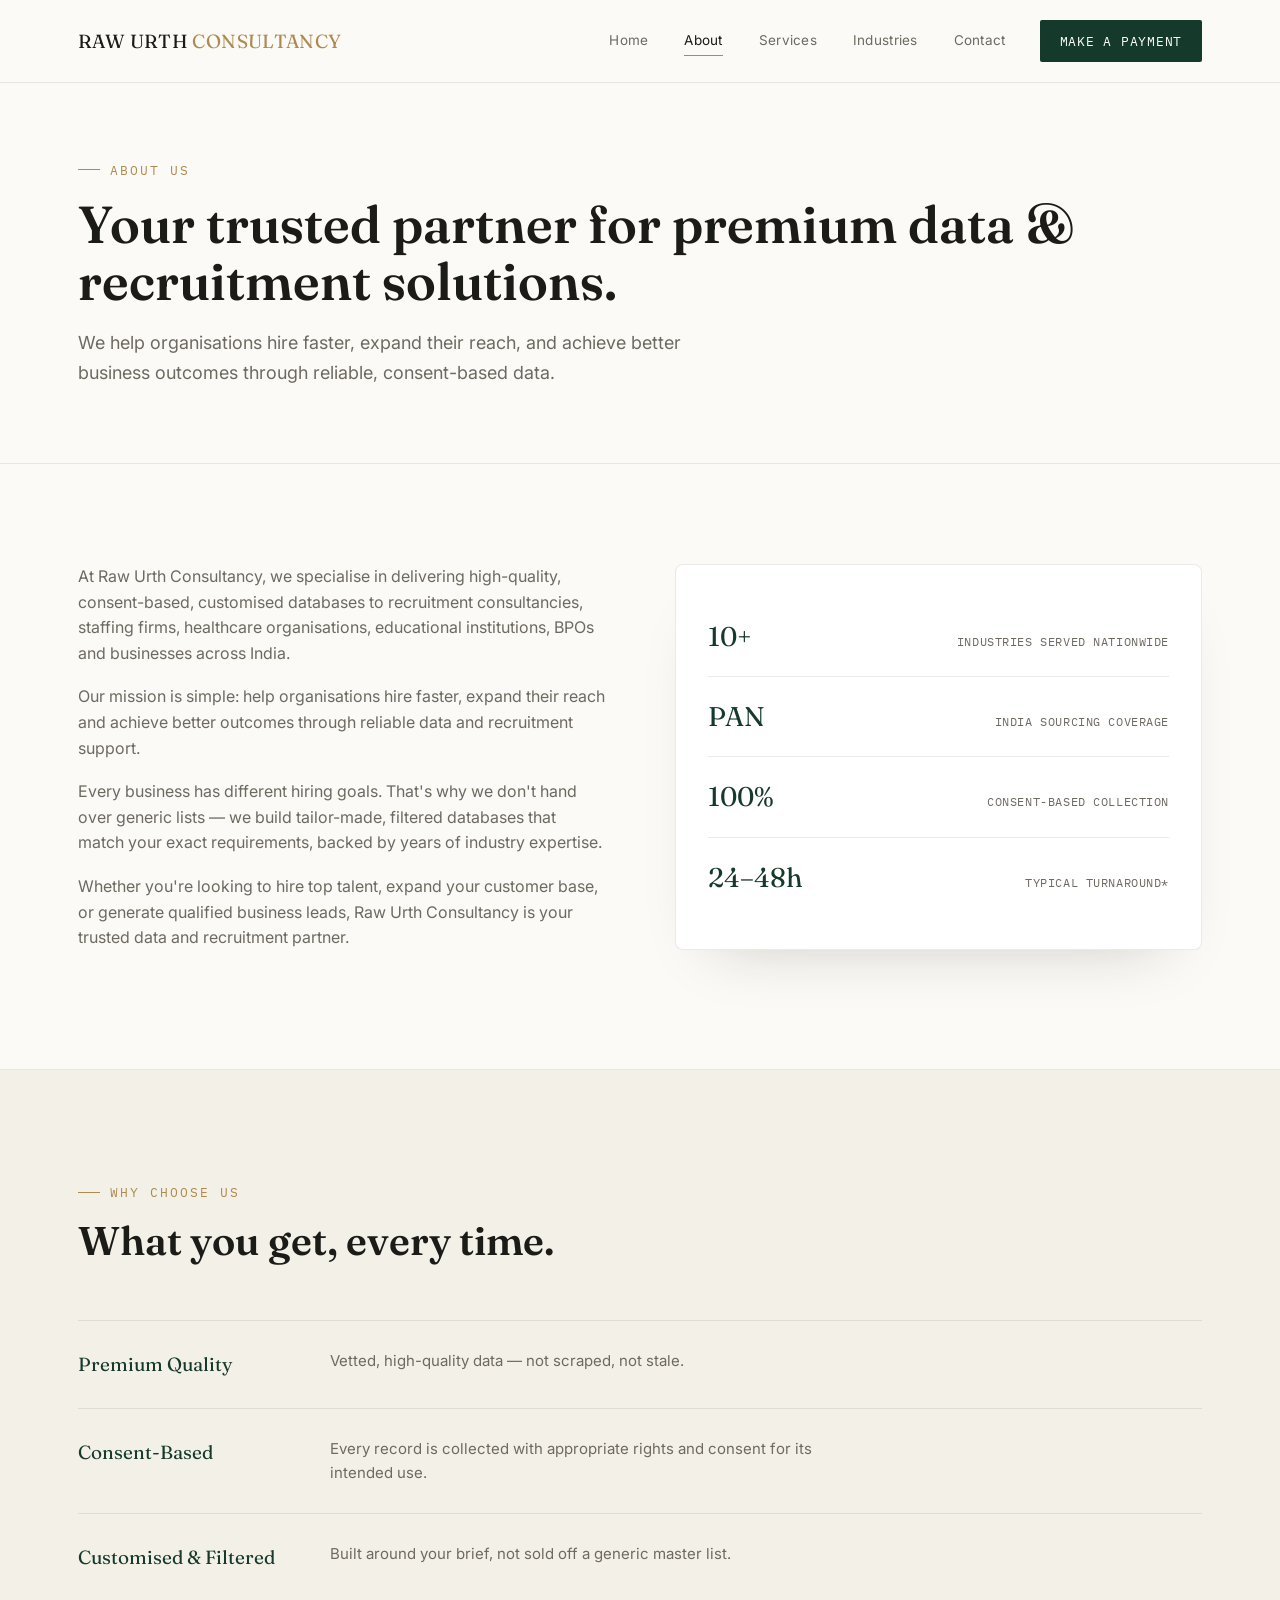
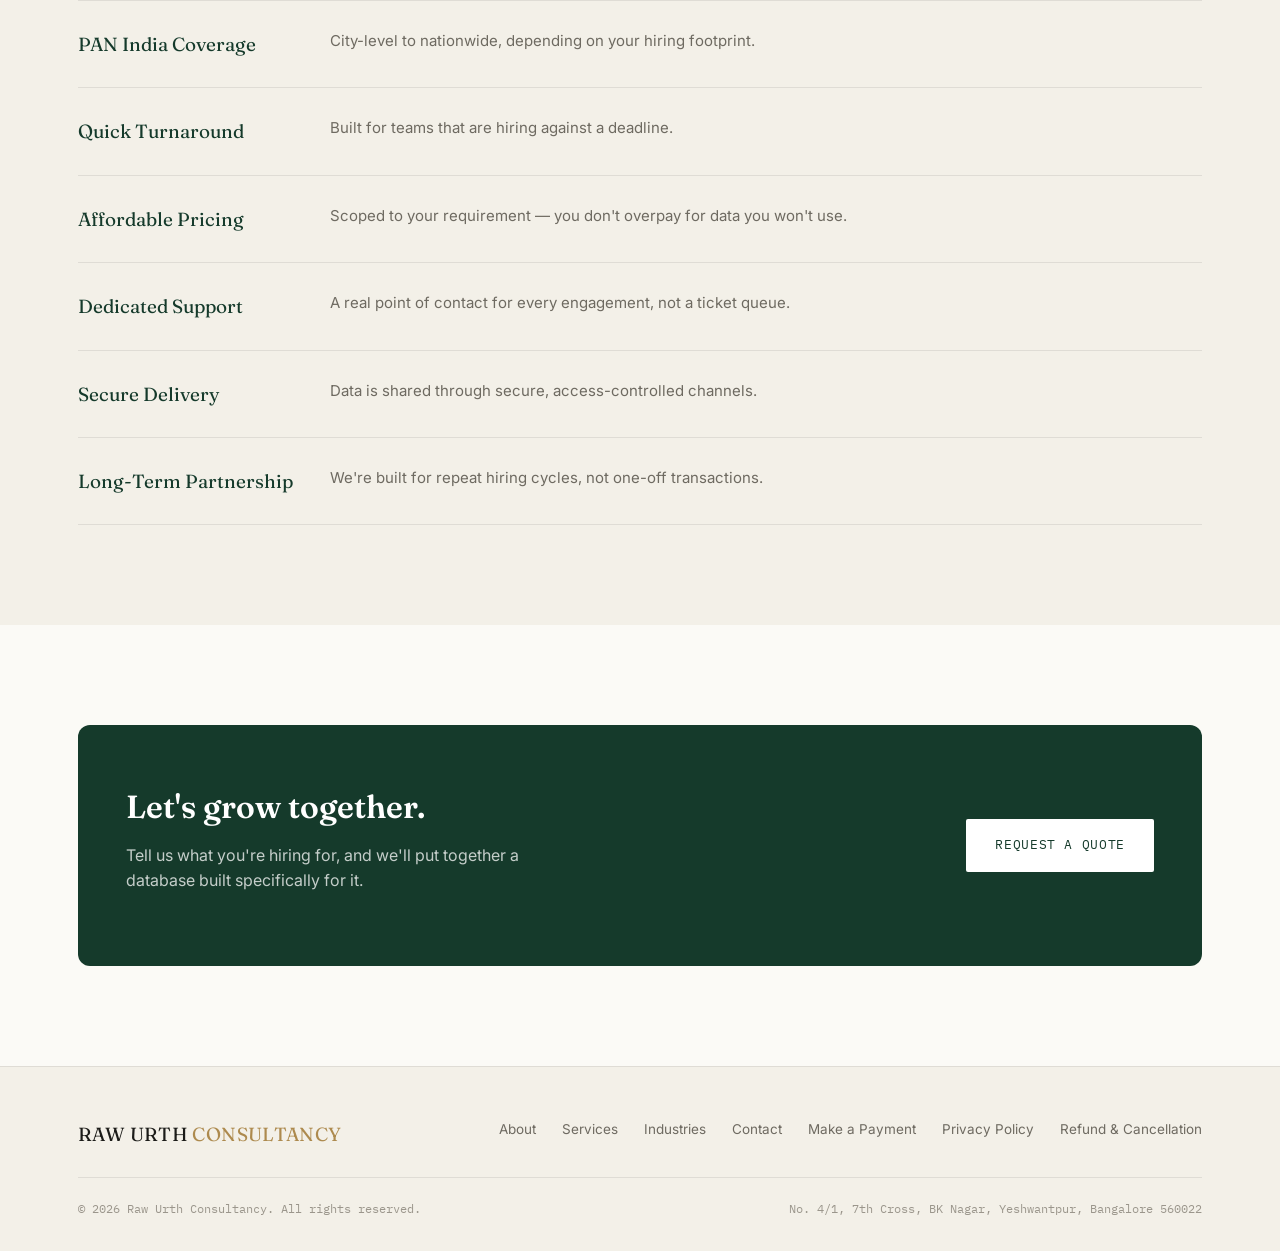
==== about.html @ ccc9f8d7 "Add frontend project files" ====
<!DOCTYPE html>
<html lang="en">
<head>
<meta charset="UTF-8">
<meta name="viewport" content="width=device-width, initial-scale=1.0">
<title>About Us — Raw Urth Consultancy</title>
<link rel="preconnect" href="https://fonts.googleapis.com">
<link href="https://fonts.googleapis.com/css2?family=Fraunces:ital,wght@0,500;0,600;1,500&family=Inter:wght@400;500;600&family=IBM+Plex+Mono:wght@400;500&display=swap" rel="stylesheet">
<link rel="stylesheet" href="style.css">
</head>
<body>

<header class="site-nav">
  <div class="nav-inner">
    <a href="index.html" class="wordmark">RAW URTH <span>CONSULTANCY</span></a>
    <nav class="links" id="navLinks">
      <a href="index.html">Home</a>
      <a href="about.html">About</a>
      <a href="services.html">Services</a>
      <a href="industries.html">Industries</a>
      <a href="contact.html">Contact</a>
      <a href="payment.html" class="nav-cta">Make a Payment</a>
    </nav>
    <button class="nav-toggle" id="navToggle" aria-label="Menu">☰</button>
  </div>
</header>

<main>
  <section class="page-hero">
    <div class="wrap reveal-stagger in">
      <p class="eyebrow">About Us</p>
      <h1>Your trusted partner for premium data & recruitment solutions.</h1>
      <p class="lede">We help organisations hire faster, expand their reach, and achieve better business outcomes through reliable, consent-based data.</p>
    </div>
  </section>

  <section>
    <div class="wrap about-grid">
      <div class="reveal">
        <p>At Raw Urth Consultancy, we specialise in delivering high-quality, consent-based, customised databases to recruitment consultancies, staffing firms, healthcare organisations, educational institutions, BPOs and businesses across India.</p>
        <p>Our mission is simple: help organisations hire faster, expand their reach and achieve better outcomes through reliable data and recruitment support.</p>
        <p>Every business has different hiring goals. That's why we don't hand over generic lists — we build tailor-made, filtered databases that match your exact requirements, backed by years of industry expertise.</p>
        <p>Whether you're looking to hire top talent, expand your customer base, or generate qualified business leads, Raw Urth Consultancy is your trusted data and recruitment partner.</p>
      </div>
      <div class="about-side reveal">
        <div class="stat"><span class="k">10+</span><span class="v">Industries served nationwide</span></div>
        <div class="stat"><span class="k">PAN</span><span class="v">India sourcing coverage</span></div>
        <div class="stat"><span class="k">100%</span><span class="v">Consent-based collection</span></div>
        <div class="stat"><span class="k">24–48h</span><span class="v">Typical turnaround*</span></div>
      </div>
    </div>
  </section>

  <hr class="divider">

  <section class="alt-bg">
    <div class="wrap">
      <div class="section-head reveal">
        <p class="eyebrow">Why Choose Us</p>
        <h2>What you get, every time.</h2>
      </div>
      <div class="ledger">
        <div class="ledger-row reveal"><div class="term">Premium Quality</div><div class="desc">Vetted, high-quality data — not scraped, not stale.</div></div>
        <div class="ledger-row reveal"><div class="term">Consent-Based</div><div class="desc">Every record is collected with appropriate rights and consent for its intended use.</div></div>
        <div class="ledger-row reveal"><div class="term">Customised & Filtered</div><div class="desc">Built around your brief, not sold off a generic master list.</div></div>
        <div class="ledger-row reveal"><div class="term">PAN India Coverage</div><div class="desc">City-level to nationwide, depending on your hiring footprint.</div></div>
        <div class="ledger-row reveal"><div class="term">Quick Turnaround</div><div class="desc">Built for teams that are hiring against a deadline.</div></div>
        <div class="ledger-row reveal"><div class="term">Affordable Pricing</div><div class="desc">Scoped to your requirement — you don't overpay for data you won't use.</div></div>
        <div class="ledger-row reveal"><div class="term">Dedicated Support</div><div class="desc">A real point of contact for every engagement, not a ticket queue.</div></div>
        <div class="ledger-row reveal"><div class="term">Secure Delivery</div><div class="desc">Data is shared through secure, access-controlled channels.</div></div>
        <div class="ledger-row reveal"><div class="term">Long-Term Partnership</div><div class="desc">We're built for repeat hiring cycles, not one-off transactions.</div></div>
      </div>
    </div>
  </section>

  <section>
    <div class="wrap">
      <div class="cta-banner reveal">
        <div>
          <h2>Let's grow together.</h2>
          <p>Tell us what you're hiring for, and we'll put together a database built specifically for it.</p>
        </div>
        <a href="contact.html" class="btn btn-primary"><span>Request a Quote</span></a>
      </div>
    </div>
  </section>
</main>

<footer>
  <div class="wrap">
    <div class="footer-grid">
      <a href="index.html" class="wordmark">RAW URTH <span>CONSULTANCY</span></a>
      <div class="footer-links">
        <a href="about.html">About</a>
        <a href="services.html">Services</a>
        <a href="industries.html">Industries</a>
        <a href="contact.html">Contact</a>
        <a href="payment.html">Make a Payment</a>
        <a href="privacy-policy.html">Privacy Policy</a>
        <a href="refund-policy.html">Refund & Cancellation</a>
      </div>
    </div>
    <div class="footer-bottom">
      <span>© <span id="year"></span> Raw Urth Consultancy. All rights reserved.</span>
      <span>No. 4/1, 7th Cross, BK Nagar, Yeshwantpur, Bangalore 560022</span>
    </div>
  </div>
</footer>

<script src="script.js"></script>
</body>
</html>
---- style.css ----
/* ===================================================================
   RAW URTH CONSULTANCY — v2 design tokens
   Palette: warm ivory white, deep emerald, brass gold — light & rich
=================================================================== */
:root{
  --bg:        #FBFAF6;
  --bg-alt:    #F3F0E8;
  --white:     #FFFFFF;
  --ink:       #1B1B18;
  --muted:     #6E6A61;
  --muted-2:   #9B968C;
  --emerald:   #153A2B;
  --emerald-2: #1F5240;
  --emerald-soft: #2B6B52;
  --gold:      #AD8A4E;
  --gold-soft: #C9A961;
  --gold-pale: #E8DAB8;
  --line:      rgba(27,27,24,0.09);
  --line-strong: rgba(27,27,24,0.16);

  --display: "Fraunces", "Iowan Old Style", Georgia, serif;
  --body: "Inter", -apple-system, "Segoe UI", sans-serif;
  --mono: "IBM Plex Mono", "SF Mono", monospace;

  --max: 1180px;
  --ease: cubic-bezier(.22,.68,.32,1);
}

*{box-sizing:border-box;}
html{scroll-behavior:smooth;}
@media (prefers-reduced-motion: reduce){
  html{scroll-behavior:auto;}
  *{animation-duration:0.001ms !important; animation-iteration-count:1 !important; transition-duration:0.001ms !important;}
}

body{
  margin:0;
  background:var(--bg);
  color:var(--ink);
  font-family:var(--body);
  font-size:16px;
  line-height:1.6;
  -webkit-font-smoothing:antialiased;
}

a{color:inherit; text-decoration:none;}
img{max-width:100%; display:block;}
.wrap{max-width:var(--max); margin:0 auto; padding:0 28px;}

/* ---------- typography ---------- */
h1,h2,h3,h4{font-family:var(--display); font-weight:600; margin:0; color:var(--ink);}
.eyebrow{
  font-family:var(--mono);
  font-size:12.5px;
  letter-spacing:0.16em;
  text-transform:uppercase;
  color:var(--gold);
  display:flex; align-items:center; gap:10px;
}
.eyebrow::before{content:""; width:22px; height:1px; background:var(--gold); display:inline-block;}
.lede{color:var(--muted); font-size:18px; line-height:1.7; max-width:56ch;}
.muted{color:var(--muted);}
.serif-em{font-family:var(--display); font-style:italic; color:var(--emerald-soft);}

/* ---------- scroll reveal ---------- */
.reveal{opacity:0; transform:translateY(22px); transition:opacity .8s var(--ease), transform .8s var(--ease);}
.reveal.in{opacity:1; transform:translateY(0);}
.reveal-stagger > *{opacity:0; transform:translateY(18px); transition:opacity .7s var(--ease), transform .7s var(--ease);}
.reveal-stagger.in > *{opacity:1; transform:translateY(0);}
.reveal-stagger.in > *:nth-child(1){transition-delay:.05s;}
.reveal-stagger.in > *:nth-child(2){transition-delay:.14s;}
.reveal-stagger.in > *:nth-child(3){transition-delay:.23s;}
.reveal-stagger.in > *:nth-child(4){transition-delay:.32s;}
.reveal-stagger.in > *:nth-child(5){transition-delay:.41s;}
.reveal-stagger.in > *:nth-child(6){transition-delay:.50s;}

/* ---------- nav ---------- */
header.site-nav{
  position:sticky; top:0; z-index:50;
  background:rgba(251,250,246,0.86);
  backdrop-filter:blur(10px);
  border-bottom:1px solid var(--line);
  transition:box-shadow .3s ease;
}
header.site-nav.scrolled{box-shadow:0 8px 24px -18px rgba(27,27,24,0.25);}
.nav-inner{display:flex; align-items:center; justify-content:space-between; padding:20px 28px; max-width:var(--max); margin:0 auto;}
.wordmark{font-family:var(--display); font-size:19px; letter-spacing:0.02em; color:var(--ink);}
.wordmark span{color:var(--gold);}
nav.links{display:flex; align-items:center; gap:8px;}
nav.links a:not(.nav-cta){
  position:relative;
  font-size:13.5px; color:var(--muted); letter-spacing:0.02em;
  padding:8px 14px; transition:color .2s ease;
}
nav.links a:not(.nav-cta)::after{
  content:""; position:absolute; left:14px; right:14px; bottom:4px; height:1px;
  background:var(--gold); transform:scaleX(0); transform-origin:left; transition:transform .3s var(--ease);
}
nav.links a:not(.nav-cta):hover{color:var(--ink);}
nav.links a:not(.nav-cta):hover::after,
nav.links a.active::after{transform:scaleX(1);}
nav.links a.active{color:var(--ink);}
.nav-cta{
  font-family:var(--mono); font-size:12.5px; letter-spacing:0.06em; text-transform:uppercase;
  color:var(--white) !important; background:var(--emerald); padding:11px 20px; border-radius:2px;
  margin-left:12px; transition:background .25s ease, transform .25s ease;
}
.nav-cta:hover{background:var(--emerald-soft); transform:translateY(-1px);}
.nav-toggle{display:none;}

@media (max-width:900px){
  nav.links{
    position:fixed; inset:66px 0 0 0; background:var(--bg);
    flex-direction:column; align-items:flex-start; padding:36px 28px; gap:8px;
    transform:translateY(-8px); opacity:0; pointer-events:none;
    transition:opacity .25s ease, transform .25s ease;
  }
  nav.links.open{opacity:1; transform:translateY(0); pointer-events:auto;}
  nav.links a:not(.nav-cta){font-size:22px; color:var(--ink); padding:12px 4px;}
  .nav-cta{margin-left:4px; margin-top:14px;}
  .nav-toggle{
    display:flex; align-items:center; justify-content:center;
    background:none; border:1px solid var(--line-strong);
    color:var(--ink); width:40px; height:40px; border-radius:2px; font-size:16px; cursor:pointer;
  }
}

/* ---------- buttons ---------- */
.btn{
  display:inline-flex; align-items:center; gap:10px; position:relative; overflow:hidden;
  font-family:var(--mono); font-size:13px; letter-spacing:0.05em; text-transform:uppercase;
  padding:15px 28px; border-radius:2px; cursor:pointer; border:1px solid transparent;
  transition:color .3s ease, border-color .3s ease, transform .2s ease;
}
.btn-primary{background:var(--emerald); color:var(--white);}
.btn-primary::before{
  content:""; position:absolute; inset:0; background:var(--gold-soft);
  transform:scaleX(0); transform-origin:left; transition:transform .35s var(--ease); z-index:0;
}
.btn-primary span{position:relative; z-index:1; display:flex; align-items:center; gap:10px;}
.btn-primary:hover::before{transform:scaleX(1);}
.btn-primary:hover{color:var(--emerald);}
.btn-ghost{border-color:var(--line-strong); color:var(--ink); background:transparent;}
.btn-ghost:hover{border-color:var(--emerald); color:var(--emerald); transform:translateY(-1px);}
.btn-block{width:100%; justify-content:center;}

/* ---------- page hero (shared, shorter than home) ---------- */
.page-hero{padding:64px 0 56px; border-bottom:1px solid var(--line);}
.page-hero h1{font-size:clamp(34px,4.6vw,52px); margin-top:16px; line-height:1.1;}
.page-hero .lede{margin-top:18px;}

/* ---------- home hero ---------- */
.hero{padding:96px 0 88px; border-bottom:1px solid var(--line); overflow:hidden;}
.hero .wrap{display:grid; grid-template-columns:1.05fr 0.95fr; gap:64px; align-items:center;}
.hero h1{font-size:clamp(38px,5vw,60px); line-height:1.08; margin:22px 0 22px; letter-spacing:-0.01em;}
.hero-ctas{display:flex; gap:16px; margin-top:34px; flex-wrap:wrap;}

/* signature element: mock filtered-data table */
.data-panel{
  background:var(--white); border:1px solid var(--line-strong); border-radius:8px; overflow:hidden;
  box-shadow:0 40px 70px -32px rgba(27,27,24,0.28);
  transform:translateY(0); transition:transform .5s var(--ease), box-shadow .5s var(--ease);
}
.data-panel:hover{transform:translateY(-4px); box-shadow:0 50px 80px -30px rgba(27,27,24,0.32);}
.data-panel .panel-head{
  display:flex; align-items:center; justify-content:space-between; padding:14px 18px;
  border-bottom:1px solid var(--line); background:var(--bg-alt);
  font-family:var(--mono); font-size:11.5px; color:var(--muted); letter-spacing:0.05em; text-transform:uppercase;
}
.panel-dots{display:flex; gap:6px;}
.panel-dots span{width:7px; height:7px; border-radius:50%; background:var(--gold-pale);}
.data-table{width:100%; border-collapse:collapse; font-family:var(--mono); font-size:12.5px;}
.data-table th{
  text-align:left; padding:10px 16px; color:var(--muted-2); font-weight:500;
  text-transform:uppercase; letter-spacing:0.06em; font-size:10.5px; border-bottom:1px solid var(--line);
}
.data-table td{padding:11px 16px; border-bottom:1px solid var(--line); color:var(--muted); opacity:0; animation:rowIn .5s ease forwards;}
.data-table tr:nth-child(1) td{animation-delay:.15s;}
.data-table tr:nth-child(2) td{animation-delay:.30s;}
.data-table tr:nth-child(3) td{animation-delay:.45s;}
.data-table tr:nth-child(4) td{animation-delay:.60s;}
.data-table tr:nth-child(5) td{animation-delay:.75s;}
.data-table tr:last-child td{border-bottom:none;}
.data-table td.hi{color:var(--emerald-soft); font-weight:600;}
@keyframes rowIn{from{opacity:0; transform:translateY(4px);} to{opacity:1; transform:translateY(0);}}
.panel-foot{padding:12px 18px; font-family:var(--mono); font-size:11px; color:var(--muted-2); border-top:1px solid var(--line); display:flex; justify-content:space-between; background:var(--bg-alt);}
.panel-foot .live{color:var(--gold);}
.pulse{display:inline-block; width:6px; height:6px; border-radius:50%; background:var(--gold); margin-right:6px; animation:pulse 1.8s infinite;}
@keyframes pulse{0%,100%{opacity:1;} 50%{opacity:.35;}}

@media (max-width:900px){
  .hero .wrap{grid-template-columns:1fr;}
  .hero{padding:56px 0 48px;}
}

/* ---------- trust strip / marquee ---------- */
.trust-strip{border-bottom:1px solid var(--line); padding:22px 0; background:var(--bg-alt); overflow:hidden;}
.marquee{display:flex; width:max-content; gap:56px; animation:scroll 26s linear infinite;}
.marquee span{
  font-family:var(--mono); font-size:12.5px; letter-spacing:0.06em; text-transform:uppercase; color:var(--muted);
  white-space:nowrap; display:flex; align-items:center; gap:10px;
}
.marquee span strong{color:var(--ink); font-weight:600;}
.marquee span::before{content:"◆"; color:var(--gold); font-size:8px;}
@keyframes scroll{from{transform:translateX(0);} to{transform:translateX(-50%);}}
@media (prefers-reduced-motion: reduce){.marquee{animation:none;}}

/* ---------- section shell ---------- */
section{padding:100px 0;}
.section-head{max-width:640px; margin-bottom:56px;}
.section-head h2{font-size:clamp(28px,3.4vw,40px); margin-top:16px; line-height:1.15;}
.divider{border:none; border-top:1px solid var(--line); margin:0;}
.alt-bg{background:var(--bg-alt);}

/* ---------- about ---------- */
.about-grid{display:grid; grid-template-columns:1fr 1fr; gap:70px; align-items:start;}
.about-grid p{color:var(--muted); margin:0 0 18px; font-size:16px;}
.about-side{background:var(--white); border:1px solid var(--line); border-radius:8px; padding:32px; box-shadow:0 30px 60px -40px rgba(27,27,24,0.25);}
.about-side .stat{display:flex; justify-content:space-between; align-items:baseline; padding:18px 0; border-bottom:1px solid var(--line);}
.about-side .stat:last-child{border-bottom:none;}
.about-side .stat .k{font-family:var(--display); font-size:27px; color:var(--emerald);}
.about-side .stat .v{font-family:var(--mono); font-size:11.5px; color:var(--muted); text-transform:uppercase; letter-spacing:0.05em; text-align:right;}
@media (max-width:900px){.about-grid{grid-template-columns:1fr; gap:36px;}}

/* ---------- services ---------- */
.svc-grid{display:grid; grid-template-columns:repeat(3,1fr); gap:1px; background:var(--line); border:1px solid var(--line); border-radius:8px; overflow:hidden;}
.svc-card{background:var(--white); padding:36px 32px; display:flex; flex-direction:column; gap:14px; transition:background .3s ease, transform .3s ease;}
.svc-card:hover{background:var(--bg-alt); transform:translateY(-3px);}
.svc-card h3{font-size:20px;}
.svc-card p{color:var(--muted); font-size:14.5px; margin:0; flex:1;}
.tag-row{display:flex; flex-wrap:wrap; gap:6px; margin-top:6px;}
.tag{
  font-family:var(--mono); font-size:10.5px; text-transform:uppercase; letter-spacing:0.04em;
  color:var(--muted); border:1px solid var(--line-strong); padding:4px 9px; border-radius:20px;
  transition:border-color .2s ease, color .2s ease;
}
.svc-card:hover .tag{border-color:var(--gold-pale); color:var(--emerald-soft);}
@media (max-width:900px){.svc-grid{grid-template-columns:1fr;}}

/* ---------- why us (ledger list) ---------- */
.ledger{border-top:1px solid var(--line);}
.ledger-row{
  display:grid; grid-template-columns:220px 1fr; gap:32px; padding:28px 0; border-bottom:1px solid var(--line);
  transition:padding-left .3s ease, background .3s ease;
}
.ledger-row:hover{padding-left:10px; background:var(--bg-alt);}
.ledger-row .term{font-family:var(--display); font-size:19px; color:var(--emerald);}
.ledger-row .desc{color:var(--muted); font-size:15px; max-width:60ch;}
@media (max-width:700px){.ledger-row{grid-template-columns:1fr; gap:8px;}}

/* ---------- industries (pills) ---------- */
.pill-cloud{display:flex; flex-wrap:wrap; gap:12px;}
.pill{
  font-family:var(--mono); font-size:13px; letter-spacing:0.02em;
  padding:12px 22px; border:1px solid var(--line-strong); border-radius:30px; color:var(--ink); background:var(--white);
  transition:border-color .2s ease, color .2s ease, transform .2s ease, box-shadow .2s ease;
}
.pill:hover{border-color:var(--gold); color:var(--emerald); transform:translateY(-2px); box-shadow:0 12px 24px -16px rgba(27,27,24,0.3);}

.industry-card{
  background:var(--white); border:1px solid var(--line); border-radius:8px; padding:28px;
  transition:transform .3s ease, box-shadow .3s ease;
}
.industry-card:hover{transform:translateY(-4px); box-shadow:0 30px 50px -30px rgba(27,27,24,0.3);}
.industry-card h3{font-size:18px; margin-bottom:8px;}
.industry-card p{color:var(--muted); font-size:14px; margin:0;}
.industry-grid{display:grid; grid-template-columns:repeat(3,1fr); gap:20px;}
@media (max-width:900px){.industry-grid{grid-template-columns:1fr 1fr;}}
@media (max-width:600px){.industry-grid{grid-template-columns:1fr;}}

/* ---------- contact ---------- */
.contact-grid{display:grid; grid-template-columns:1fr 1fr; gap:64px;}
.contact-card{background:var(--white); border:1px solid var(--line); border-radius:8px; padding:36px; box-shadow:0 30px 60px -40px rgba(27,27,24,0.25);}
.contact-line{display:flex; flex-direction:column; gap:4px; padding:18px 0; border-bottom:1px solid var(--line);}
.contact-line:last-child{border-bottom:none;}
.contact-line .l{font-family:var(--mono); font-size:11px; text-transform:uppercase; letter-spacing:0.06em; color:var(--muted-2);}
.contact-line .v{font-size:16px; color:var(--ink);}
.contact-line a.v{transition:color .2s ease;}
.contact-line a.v:hover{color:var(--emerald);}

.quote-form{display:flex; flex-direction:column; gap:18px;}
.field{display:flex; flex-direction:column; gap:8px;}
.field label{font-family:var(--mono); font-size:11px; text-transform:uppercase; letter-spacing:0.06em; color:var(--muted-2);}
.field input, .field select, .field textarea{
  font-family:var(--body); font-size:15px; color:var(--ink); background:var(--white);
  border:1px solid var(--line-strong); border-radius:4px; padding:13px 15px; transition:border-color .2s ease, box-shadow .2s ease;
}
.field input:focus, .field select:focus, .field textarea:focus{
  outline:none; border-color:var(--emerald); box-shadow:0 0 0 3px rgba(21,58,43,0.08);
}
.field textarea{resize:vertical; min-height:100px;}

/* ---------- footer ---------- */
footer{border-top:1px solid var(--line); padding:52px 0 32px; background:var(--bg-alt);}
.footer-grid{display:flex; justify-content:space-between; flex-wrap:wrap; gap:24px; margin-bottom:28px;}
.footer-links{display:flex; gap:26px; flex-wrap:wrap; font-size:13.5px; color:var(--muted);}
.footer-links a{transition:color .2s ease;}
.footer-links a:hover{color:var(--emerald);}
.footer-bottom{display:flex; justify-content:space-between; flex-wrap:wrap; gap:10px; font-family:var(--mono); font-size:11.5px; color:var(--muted-2); padding-top:22px; border-top:1px solid var(--line);}

/* ---------- generic content pages (policy) ---------- */
.doc{padding:80px 0 100px;}
.doc .wrap{max-width:820px;}
.doc h1{font-size:clamp(30px,4vw,44px); margin-bottom:6px;}
.doc .updated{font-family:var(--mono); font-size:12px; color:var(--muted-2); text-transform:uppercase; letter-spacing:0.05em; margin-bottom:44px; display:block;}
.doc h2{font-size:21px; margin:40px 0 14px; color:var(--emerald);}
.doc p, .doc li{color:var(--muted); font-size:15.5px; line-height:1.75;}
.doc ul{padding-left:22px;}

/* ---------- payment page ---------- */
.pay-shell{max-width:560px; margin:0 auto;}
.pay-card{background:var(--white); border:1px solid var(--line-strong); border-radius:10px; padding:44px; text-align:center; box-shadow:0 40px 70px -40px rgba(27,27,24,0.3);}
.pay-card .amount{font-family:var(--display); font-size:15px; color:var(--muted); margin:18px 0 30px;}
.pay-note{margin-top:26px; padding:16px 18px; border:1px dashed var(--line-strong); border-radius:4px; font-family:var(--mono); font-size:12px; color:var(--muted-2); text-align:left;}

/* ---------- CTA banner (used on inner pages) ---------- */
.cta-banner{
  background:var(--emerald); color:var(--white); border-radius:12px; padding:56px 48px;
  display:flex; align-items:center; justify-content:space-between; gap:32px; flex-wrap:wrap;
}
.cta-banner h2{color:var(--white); font-size:clamp(24px,3vw,32px);}
.cta-banner p{color:rgba(255,255,255,0.75); margin-top:10px; max-width:46ch;}
.cta-banner .btn-primary{background:var(--white); color:var(--emerald);}
.cta-banner .btn-primary::before{background:var(--gold-soft);}
.cta-banner .btn-primary:hover{color:var(--emerald);}
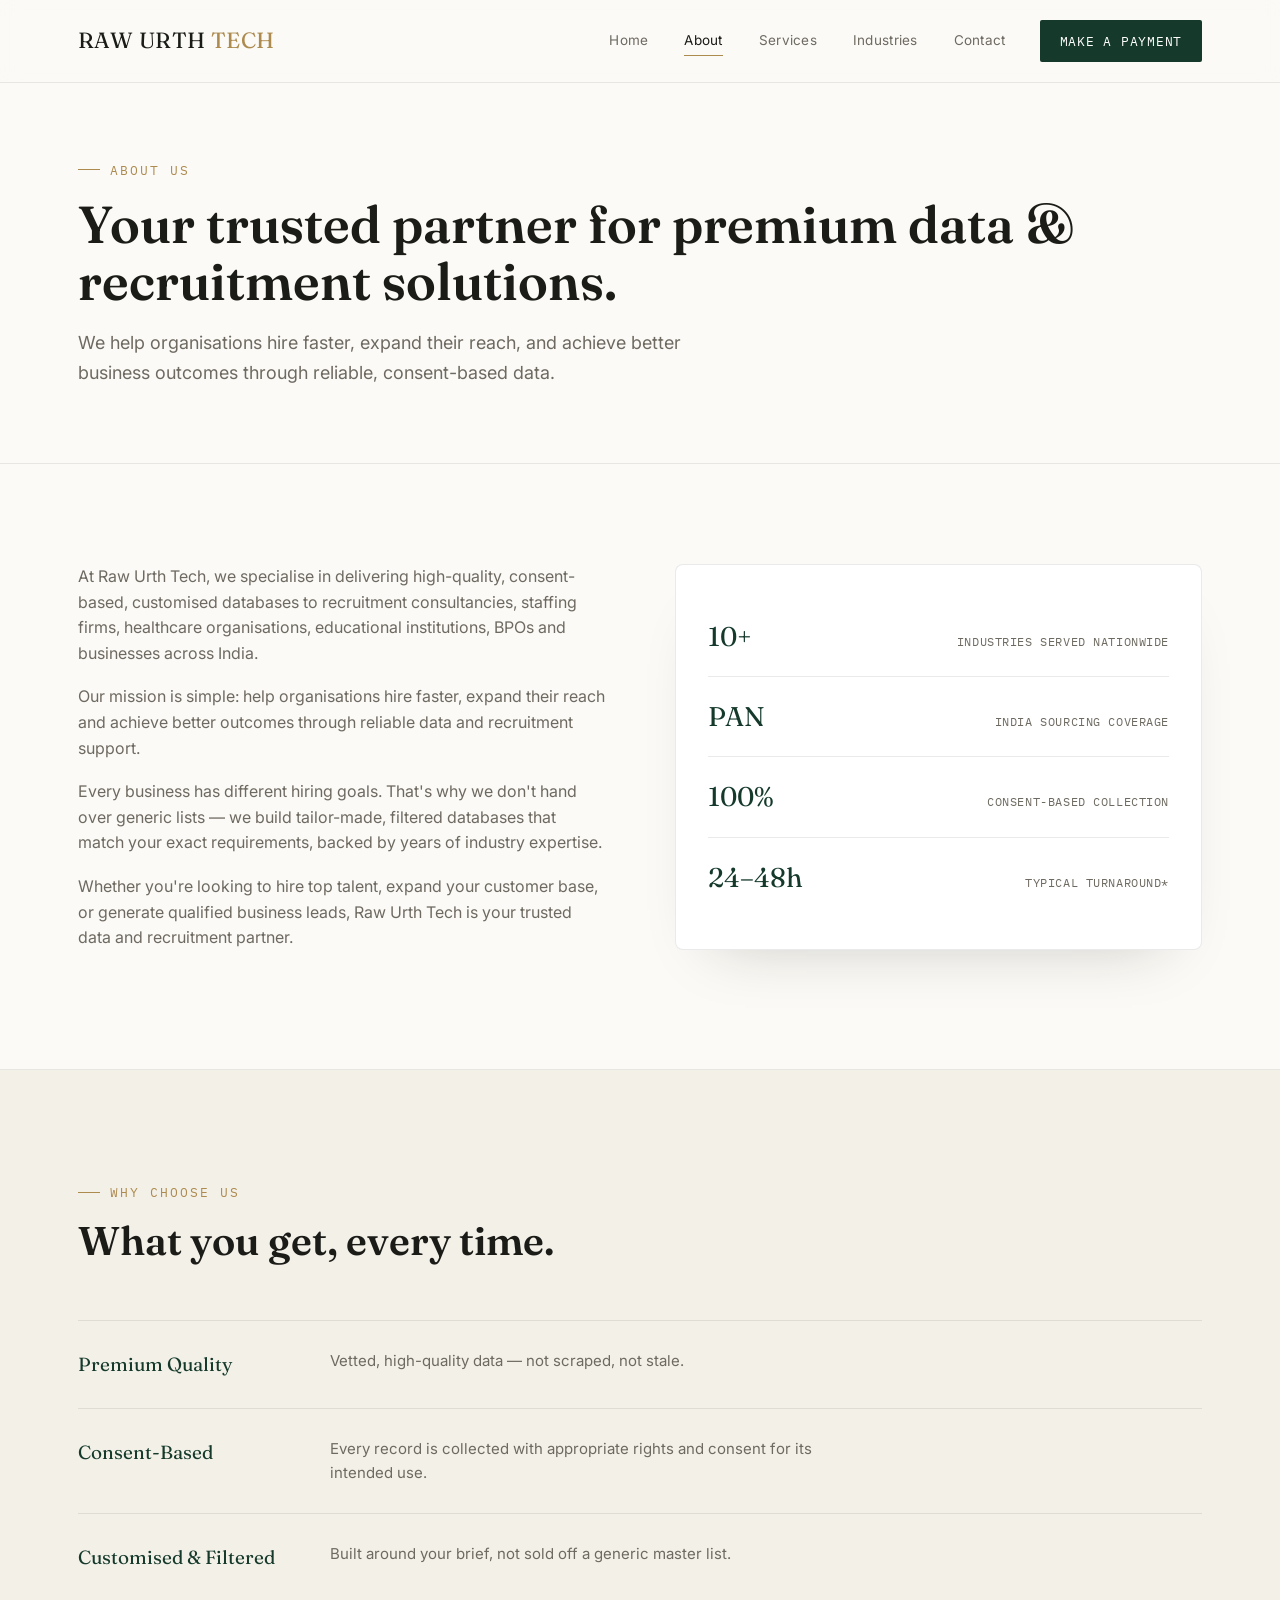
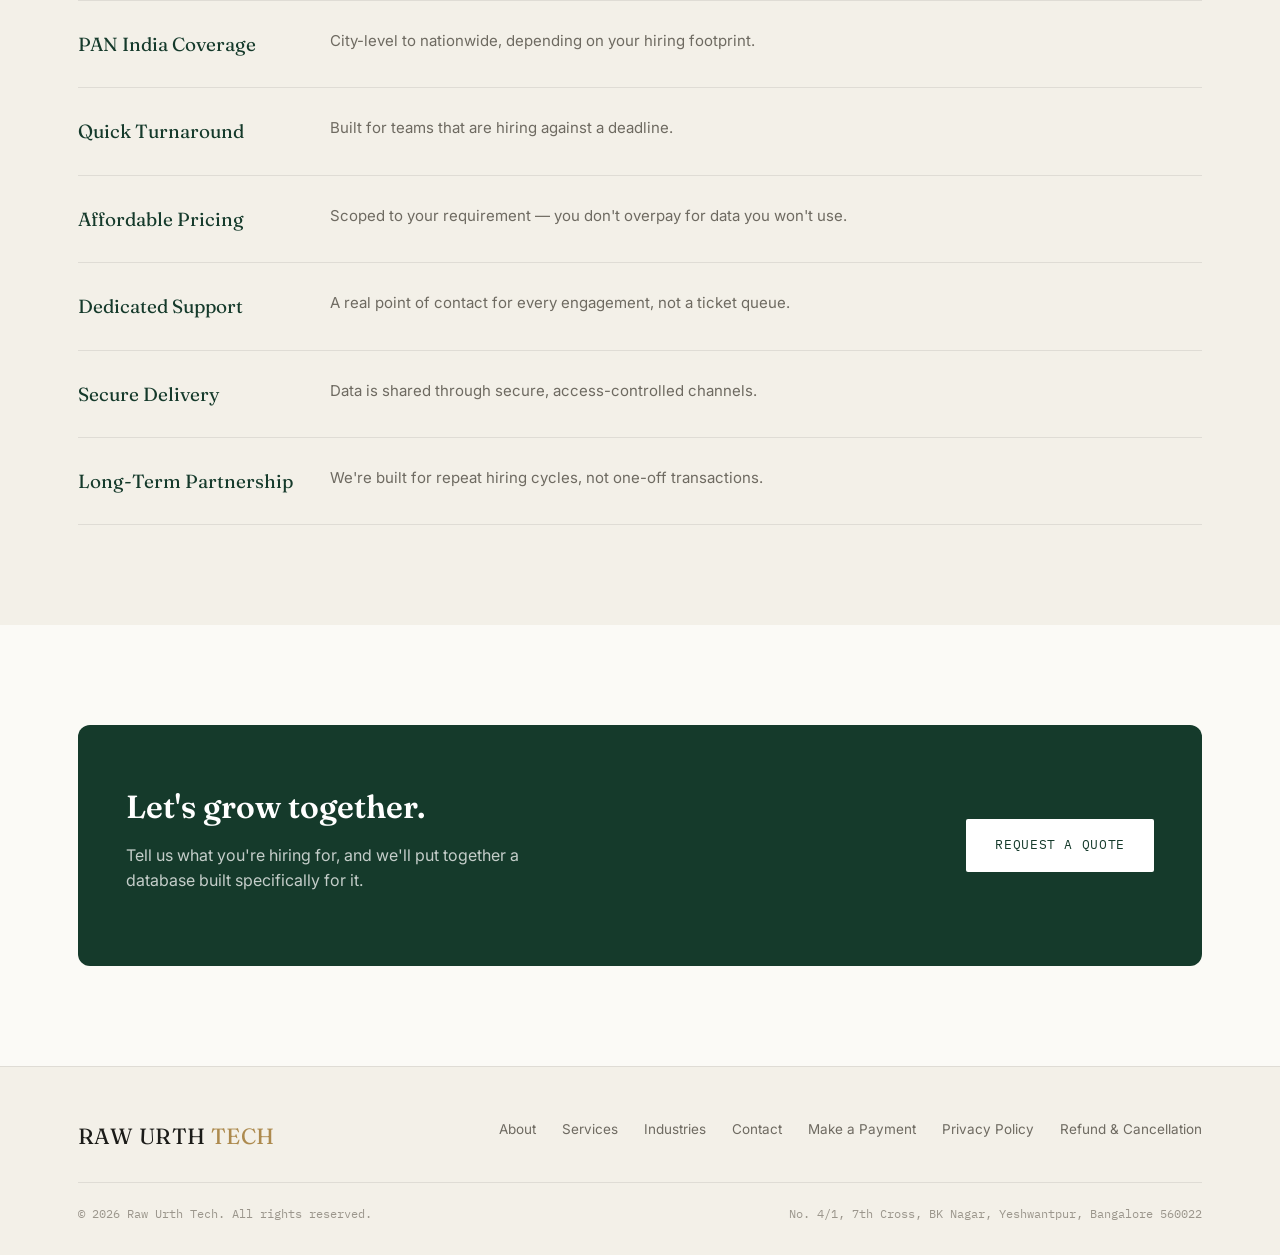
==== commit e4ca9e53: "Rebrand to Raw Urth Tech and update contact number. Co-authored-by: Cursor <cursoragent@cursor.com>" ====
--- a/about.html
+++ b/about.html
@@ -3,7 +3,7 @@
 <head>
 <meta charset="UTF-8">
 <meta name="viewport" content="width=device-width, initial-scale=1.0">
-<title>About Us — Raw Urth Consultancy</title>
+<title>About Us — Raw Urth Tech</title>
 <link rel="preconnect" href="https://fonts.googleapis.com">
 <link href="https://fonts.googleapis.com/css2?family=Fraunces:ital,wght@0,500;0,600;1,500&family=Inter:wght@400;500;600&family=IBM+Plex+Mono:wght@400;500&display=swap" rel="stylesheet">
 <link rel="stylesheet" href="style.css">
@@ -12,7 +12,7 @@
 
 <header class="site-nav">
   <div class="nav-inner">
-    <a href="index.html" class="wordmark">RAW URTH <span>CONSULTANCY</span></a>
+    <a href="index.html" class="wordmark">RAW URTH <span>TECH</span></a>
     <nav class="links" id="navLinks">
       <a href="index.html">Home</a>
       <a href="about.html">About</a>
@@ -37,10 +37,10 @@
   <section>
     <div class="wrap about-grid">
       <div class="reveal">
-        <p>At Raw Urth Consultancy, we specialise in delivering high-quality, consent-based, customised databases to recruitment consultancies, staffing firms, healthcare organisations, educational institutions, BPOs and businesses across India.</p>
+        <p>At Raw Urth Tech, we specialise in delivering high-quality, consent-based, customised databases to recruitment consultancies, staffing firms, healthcare organisations, educational institutions, BPOs and businesses across India.</p>
         <p>Our mission is simple: help organisations hire faster, expand their reach and achieve better outcomes through reliable data and recruitment support.</p>
         <p>Every business has different hiring goals. That's why we don't hand over generic lists — we build tailor-made, filtered databases that match your exact requirements, backed by years of industry expertise.</p>
-        <p>Whether you're looking to hire top talent, expand your customer base, or generate qualified business leads, Raw Urth Consultancy is your trusted data and recruitment partner.</p>
+        <p>Whether you're looking to hire top talent, expand your customer base, or generate qualified business leads, Raw Urth Tech is your trusted data and recruitment partner.</p>
       </div>
       <div class="about-side reveal">
         <div class="stat"><span class="k">10+</span><span class="v">Industries served nationwide</span></div>
@@ -89,7 +89,7 @@
 <footer>
   <div class="wrap">
     <div class="footer-grid">
-      <a href="index.html" class="wordmark">RAW URTH <span>CONSULTANCY</span></a>
+      <a href="index.html" class="wordmark">RAW URTH <span>TECH</span></a>
       <div class="footer-links">
         <a href="about.html">About</a>
         <a href="services.html">Services</a>
@@ -101,7 +101,7 @@
       </div>
     </div>
     <div class="footer-bottom">
-      <span>© <span id="year"></span> Raw Urth Consultancy. All rights reserved.</span>
+      <span>© <span id="year"></span> Raw Urth Tech. All rights reserved.</span>
       <span>No. 4/1, 7th Cross, BK Nagar, Yeshwantpur, Bangalore 560022</span>
     </div>
   </div>
--- a/style.css
+++ b/style.css
@@ -1,5 +1,5 @@
 /* ===================================================================
-   RAW URTH CONSULTANCY — v2 design tokens
+   RAW URTH TECH — v2 design tokens
    Palette: warm ivory white, deep emerald, brass gold — light & rich
 =================================================================== */
 :root{
@@ -84,7 +84,7 @@
 }
 header.site-nav.scrolled{box-shadow:0 8px 24px -18px rgba(27,27,24,0.25);}
 .nav-inner{display:flex; align-items:center; justify-content:space-between; padding:20px 28px; max-width:var(--max); margin:0 auto;}
-.wordmark{font-family:var(--display); font-size:19px; letter-spacing:0.02em; color:var(--ink);}
+.wordmark{font-family:var(--display); font-size:22px; letter-spacing:0.02em; color:var(--ink);}
 .wordmark span{color:var(--gold);}
 nav.links{display:flex; align-items:center; gap:8px;}
 nav.links a:not(.nav-cta){
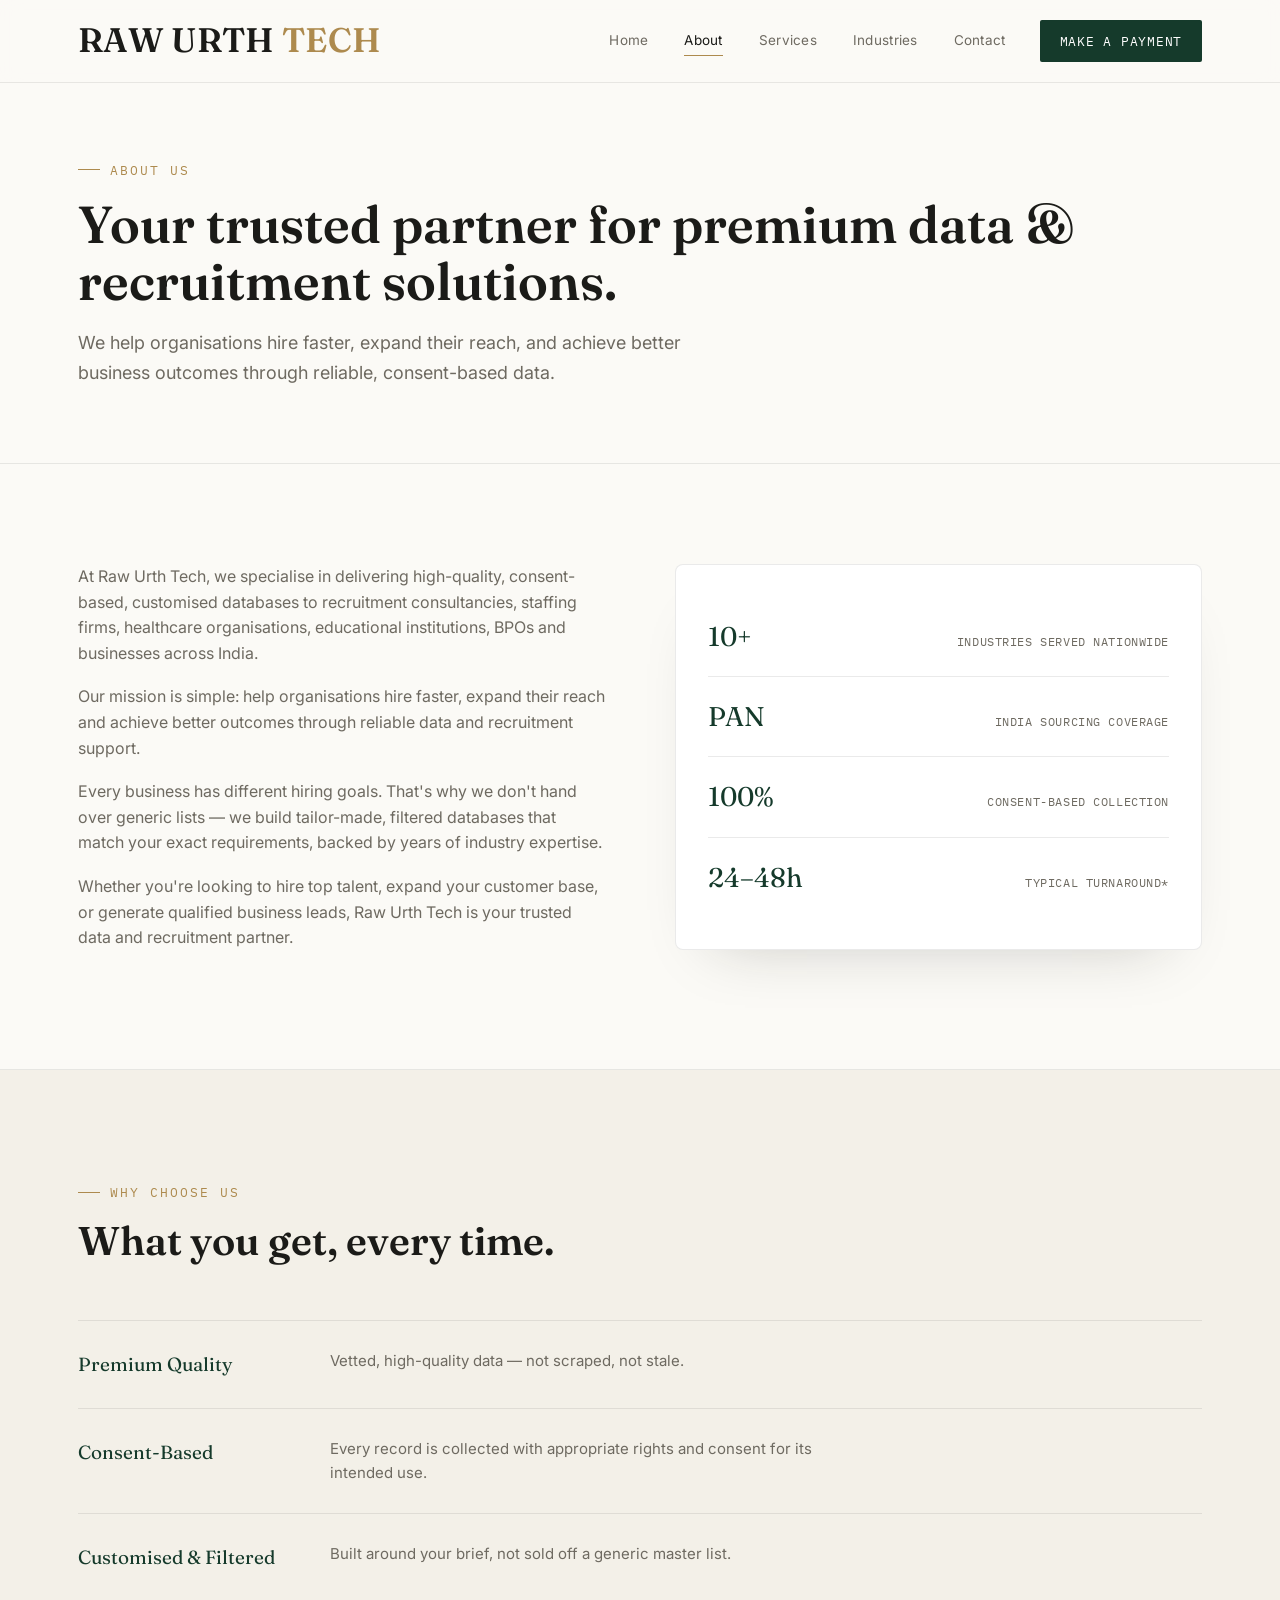
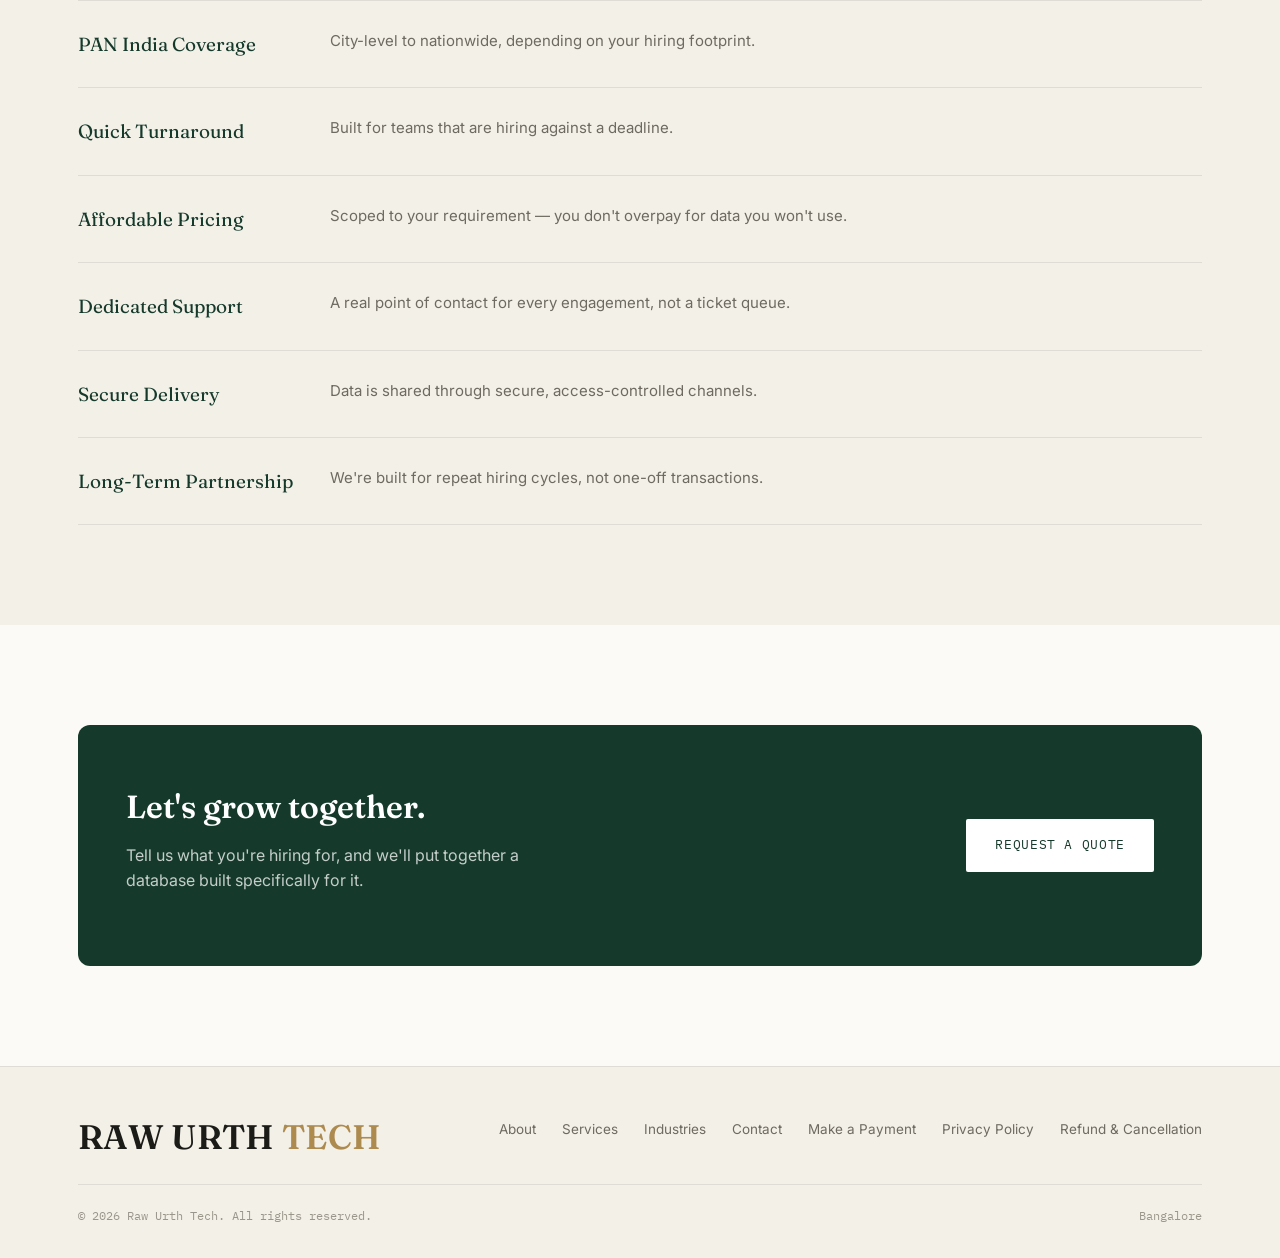
==== commit 35025cb8: "Update contact details and improve mobile layout. Co-authored-by: Cursor <cursoragent@cursor.com>" ====
--- a/about.html
+++ b/about.html
@@ -102,7 +102,7 @@
     </div>
     <div class="footer-bottom">
       <span>© <span id="year"></span> Raw Urth Tech. All rights reserved.</span>
-      <span>No. 4/1, 7th Cross, BK Nagar, Yeshwantpur, Bangalore 560022</span>
+      <span>Bangalore</span>
     </div>
   </div>
 </footer>
--- a/style.css
+++ b/style.css
@@ -27,7 +27,7 @@
 }
 
 *{box-sizing:border-box;}
-html{scroll-behavior:smooth;}
+html{scroll-behavior:smooth; overflow-x:hidden;}
 @media (prefers-reduced-motion: reduce){
   html{scroll-behavior:auto;}
   *{animation-duration:0.001ms !important; animation-iteration-count:1 !important; transition-duration:0.001ms !important;}
@@ -41,7 +41,9 @@
   font-size:16px;
   line-height:1.6;
   -webkit-font-smoothing:antialiased;
-}
+  overflow-x:hidden;
+}
+body.nav-open{overflow:hidden;}
 
 a{color:inherit; text-decoration:none;}
 img{max-width:100%; display:block;}
@@ -84,7 +86,10 @@
 }
 header.site-nav.scrolled{box-shadow:0 8px 24px -18px rgba(27,27,24,0.25);}
 .nav-inner{display:flex; align-items:center; justify-content:space-between; padding:20px 28px; max-width:var(--max); margin:0 auto;}
-.wordmark{font-family:var(--display); font-size:22px; letter-spacing:0.02em; color:var(--ink);}
+.wordmark{
+  font-family:var(--display); font-size:clamp(26px, 3.2vw, 34px); font-weight:600;
+  letter-spacing:0.01em; color:var(--ink); line-height:1.1; white-space:nowrap; flex-shrink:0;
+}
 .wordmark span{color:var(--gold);}
 nav.links{display:flex; align-items:center; gap:8px;}
 nav.links a:not(.nav-cta){
@@ -109,19 +114,22 @@
 .nav-toggle{display:none;}
 
 @media (max-width:900px){
+  .nav-inner{padding:14px 18px; gap:12px;}
   nav.links{
-    position:fixed; inset:66px 0 0 0; background:var(--bg);
-    flex-direction:column; align-items:flex-start; padding:36px 28px; gap:8px;
+    position:fixed; inset:64px 0 0 0; background:var(--bg);
+    flex-direction:column; align-items:flex-start; padding:28px 22px 40px; gap:4px;
     transform:translateY(-8px); opacity:0; pointer-events:none;
     transition:opacity .25s ease, transform .25s ease;
+    z-index:60; overflow-y:auto; border-top:1px solid var(--line);
   }
   nav.links.open{opacity:1; transform:translateY(0); pointer-events:auto;}
-  nav.links a:not(.nav-cta){font-size:22px; color:var(--ink); padding:12px 4px;}
-  .nav-cta{margin-left:4px; margin-top:14px;}
+  nav.links a:not(.nav-cta){font-size:20px; color:var(--ink); padding:14px 4px;}
+  .nav-cta{margin-left:4px; margin-top:14px; width:calc(100% - 8px); display:inline-flex; justify-content:center;}
   .nav-toggle{
     display:flex; align-items:center; justify-content:center;
     background:none; border:1px solid var(--line-strong);
-    color:var(--ink); width:40px; height:40px; border-radius:2px; font-size:16px; cursor:pointer;
+    color:var(--ink); width:44px; height:44px; border-radius:2px; font-size:18px; cursor:pointer;
+    flex-shrink:0;
   }
 }
 
@@ -323,3 +331,33 @@
 .cta-banner .btn-primary{background:var(--white); color:var(--emerald);}
 .cta-banner .btn-primary::before{background:var(--gold-soft);}
 .cta-banner .btn-primary:hover{color:var(--emerald);}
+
+/* ---------- mobile / small screens ---------- */
+@media (max-width:900px){
+  .wrap{padding:0 18px;}
+  section{padding:64px 0;}
+  .page-hero{padding:40px 0 36px;}
+  .hero h1{font-size:clamp(30px, 8.4vw, 44px);}
+  .lede{font-size:16px;}
+  .hero-ctas{flex-direction:column; align-items:stretch; gap:12px; margin-top:24px;}
+  .hero-ctas .btn{justify-content:center; width:100%;}
+  .section-head{margin-bottom:32px;}
+  .cta-banner{padding:32px 22px;}
+  .cta-banner .btn{width:100%; justify-content:center;}
+  .contact-grid{grid-template-columns:1fr; gap:36px;}
+  .contact-card, .about-side, .pay-card{padding:24px;}
+  .pay-card{padding:28px 20px;}
+  .doc{padding:48px 0 72px;}
+  .footer-grid, .footer-bottom{flex-direction:column; align-items:flex-start;}
+  .footer-links{gap:12px 20px;}
+  .panel-foot{flex-direction:column; gap:6px;}
+  .data-panel{overflow-x:auto; -webkit-overflow-scrolling:touch;}
+  .data-table{min-width:520px;}
+}
+
+@media (max-width:480px){
+  .wordmark{font-size:24px;}
+  .wrap{padding:0 16px;}
+  .btn{padding:14px 20px; font-size:12px;}
+  .field input, .field select, .field textarea{font-size:16px;} /* prevent iOS zoom */
+}
